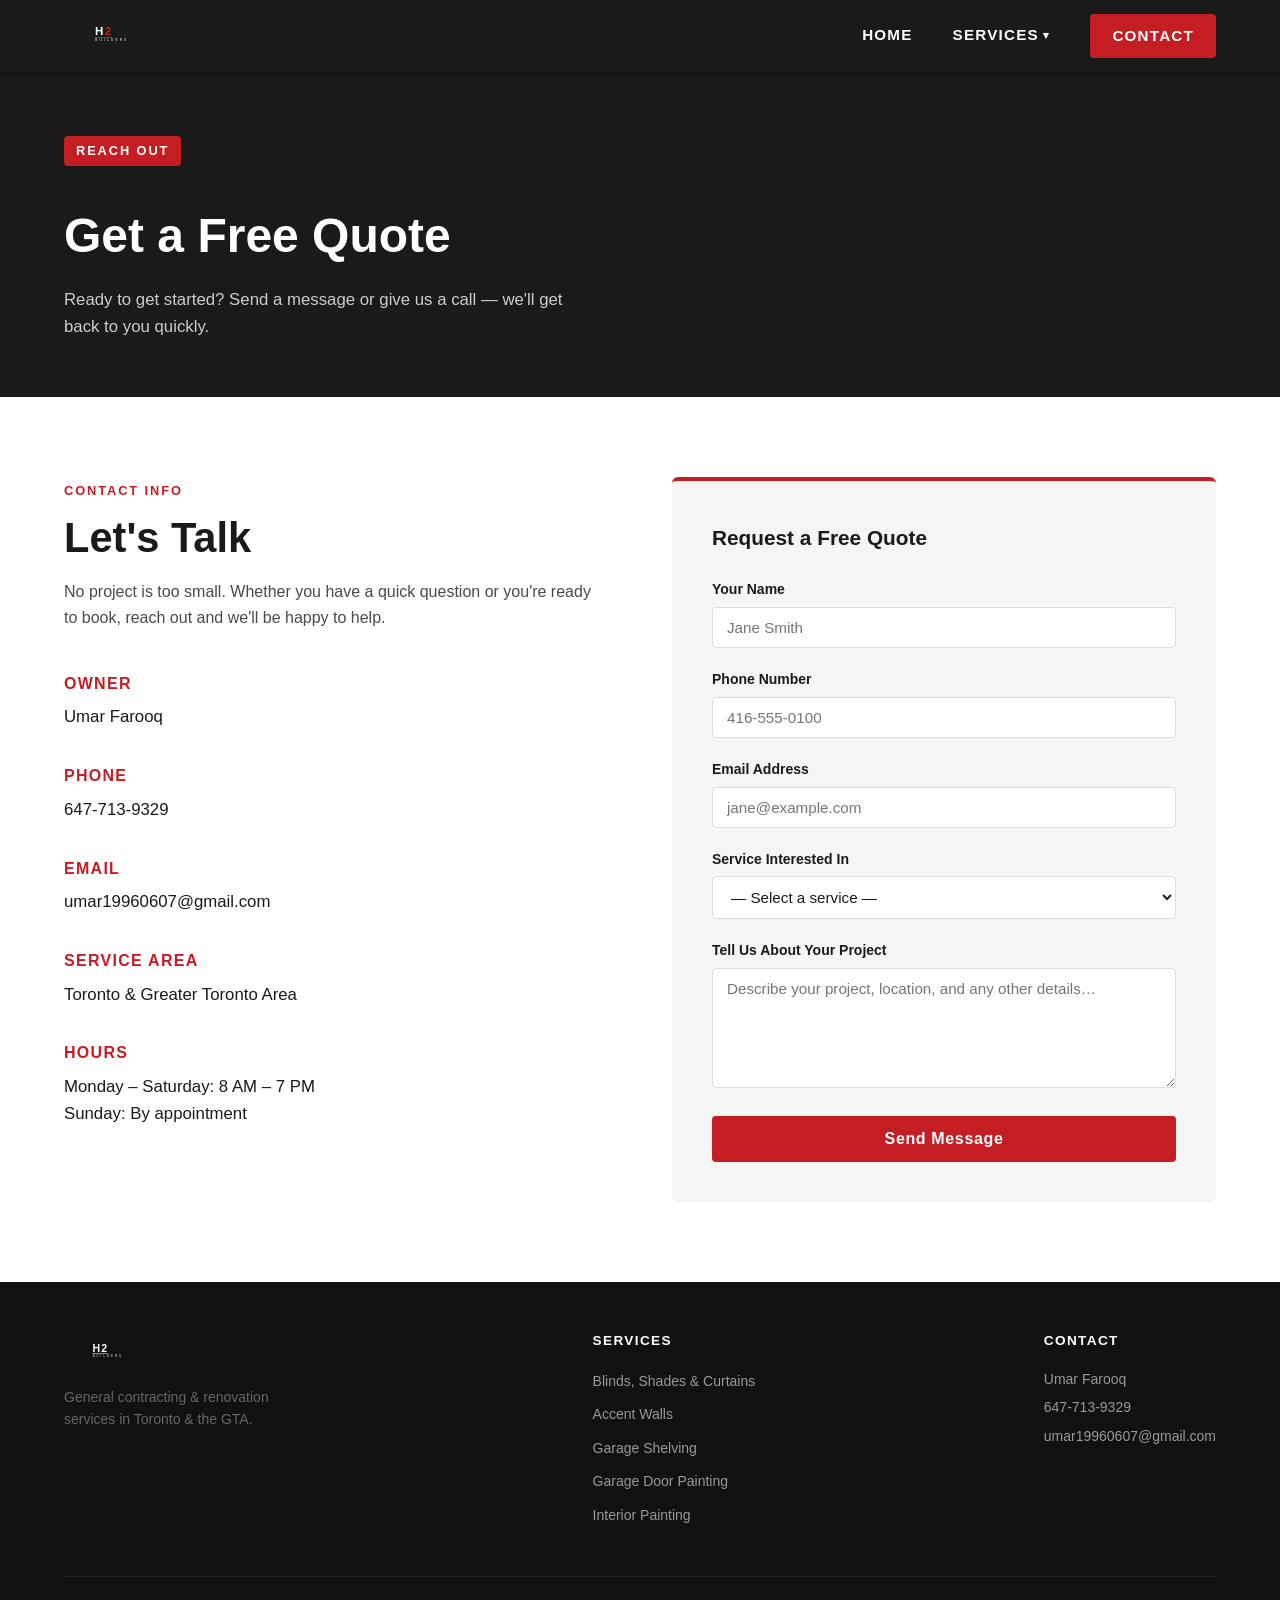
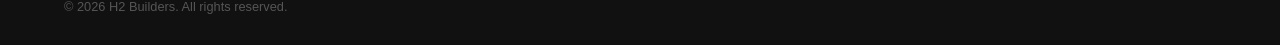
==== contact.html @ ab8a8c5b "first" ====
<!DOCTYPE html>
<html lang="en">
<head>
  <meta charset="UTF-8" />
  <meta name="viewport" content="width=device-width, initial-scale=1.0" />
  <title>Contact — H2 Builders</title>
  <meta name="description" content="Get in touch with H2 Builders for a free quote on your next home renovation project." />
  <link rel="stylesheet" href="assets/styles.css" />
</head>
<body>

  <!-- Nav -->
  <nav>
    <a href="index.html">
      <img class="nav-logo" src="assets/logo-white.svg" alt="H2 Builders" />
    </a>
    <ul class="nav-links">
      <li><a href="index.html">Home</a></li>
      <li class="nav-dropdown">
        <a href="services.html">Services</a>
        <ul class="nav-dropdown-menu">
          <li><a href="services/blinds.html">Blinds, Shades &amp; Curtains</a></li>
          <li><a href="services/accent-walls.html">Accent Walls, Trim &amp; Moulding</a></li>
          <li><a href="services/garage.html">Garage Work</a></li>
          <li><a href="services/renovations.html">Home Renovations</a></li>
          <li><a href="services/handyman.html">Handyman</a></li>
        </ul>
      </li>
      <li><a href="contact.html" class="nav-cta">Contact</a></li>
    </ul>
  </nav>

  <!-- Page header -->
  <div style="background:var(--dark); color:var(--white); padding:64px 5% 56px;">
    <span class="hero-eyebrow">Reach Out</span>
    <h1 style="font-size:clamp(2rem,4vw,3rem); font-weight:700; margin-top:.75rem;">Get a Free Quote</h1>
    <p style="color:#ccc; margin-top:.75rem; max-width:520px; font-size:1.05rem;">
      Ready to get started? Send a message or give us a call — we'll get back to you quickly.
    </p>
  </div>

  <!-- Contact content -->
  <section>
    <div class="contact-section">

      <!-- Left: contact info -->
      <div>
        <span class="section-label">Contact Info</span>
        <h2 class="section-title">Let's Talk</h2>
        <p style="color:var(--gray); margin-bottom:2.5rem;">
          No project is too small. Whether you have a quick question or you're ready to book, reach out and we'll be happy to help.
        </p>

        <div class="contact-info-block">
          <h3>Owner</h3>
          <p>Umar Farooq</p>
        </div>

        <div class="contact-info-block">
          <h3>Phone</h3>
          <a href="tel:6477139329">647-713-9329</a>
        </div>

        <div class="contact-info-block">
          <h3>Email</h3>
          <a href="mailto:umar19960607@gmail.com">umar19960607@gmail.com</a>
        </div>

        <div class="contact-info-block">
          <h3>Service Area</h3>
          <p>Toronto &amp; Greater Toronto Area</p>
        </div>

        <div class="contact-info-block">
          <h3>Hours</h3>
          <p>Monday – Saturday: 8 AM – 7 PM<br />Sunday: By appointment</p>
        </div>
      </div>

      <!-- Right: quote form -->
      <div class="contact-card">
        <h3>Request a Free Quote</h3>
        <form action="mailto:umar19960607@gmail.com" method="post" enctype="text/plain">
          <div class="form-group">
            <label for="name">Your Name</label>
            <input type="text" id="name" name="name" placeholder="Jane Smith" required />
          </div>
          <div class="form-group">
            <label for="phone">Phone Number</label>
            <input type="tel" id="phone" name="phone" placeholder="416-555-0100" />
          </div>
          <div class="form-group">
            <label for="email">Email Address</label>
            <input type="email" id="email" name="email" placeholder="jane@example.com" required />
          </div>
          <div class="form-group">
            <label for="service">Service Interested In</label>
            <select id="service" name="service">
              <option value="">— Select a service —</option>
              <option>Blinds, Shades &amp; Curtains</option>
              <option>Accent Wall</option>
              <option>Garage Shelving</option>
              <option>Garage Door Painting</option>
              <option>Interior Painting</option>
              <option>General Contracting</option>
              <option>Other / Not Sure</option>
            </select>
          </div>
          <div class="form-group">
            <label for="message">Tell Us About Your Project</label>
            <textarea id="message" name="message" placeholder="Describe your project, location, and any other details…"></textarea>
          </div>
          <button type="submit" class="btn btn-red" style="width:100%; border:none; cursor:pointer;">
            Send Message
          </button>
        </form>
      </div>

    </div>
  </section>

  <!-- Footer -->
  <footer>
    <div class="footer-inner">
      <div>
        <img class="footer-logo" src="assets/logo.svg" alt="H2 Builders" />
        <p class="footer-tagline">General contracting &amp; renovation services in Toronto &amp; the GTA.</p>
      </div>
      <div class="footer-col">
        <h4>Services</h4>
        <ul>
          <li><a href="services.html">Blinds, Shades &amp; Curtains</a></li>
          <li><a href="services.html">Accent Walls</a></li>
          <li><a href="services.html">Garage Shelving</a></li>
          <li><a href="services.html">Garage Door Painting</a></li>
          <li><a href="services.html">Interior Painting</a></li>
        </ul>
      </div>
      <div class="footer-col">
        <h4>Contact</h4>
        <p>Umar Farooq</p>
        <p><a href="tel:6477139329">647-713-9329</a></p>
        <p><a href="mailto:umar19960607@gmail.com">umar19960607@gmail.com</a></p>
      </div>
    </div>
    <hr class="footer-divider" />
    <div class="footer-bottom">
      <p>&copy; 2026 H2 Builders. All rights reserved.</p>
    </div>
  </footer>

</body>
</html>
---- assets/styles.css ----
/* ── Variables ─────────────────────────────────────────── */
:root {
  --red:    #C41E24;
  --dark:   #1A1A1A;
  --gray:   #4A4A4A;
  --light:  #F5F5F5;
  --white:  #FFFFFF;
  --font:   Arial, Helvetica, sans-serif;
  --radius: 4px;
}

/* ── Reset ─────────────────────────────────────────────── */
*, *::before, *::after { box-sizing: border-box; margin: 0; padding: 0; }
html { scroll-behavior: smooth; }
body { font-family: var(--font); color: var(--dark); background: var(--white); line-height: 1.6; }
a { color: inherit; text-decoration: none; }
img, svg { display: block; }
ul { list-style: none; }

/* ── Nav ───────────────────────────────────────────────── */
nav {
  position: sticky;
  top: 0;
  z-index: 100;
  background: var(--dark);
  display: flex;
  align-items: center;
  justify-content: space-between;
  padding: 0 5%;
  height: 72px;
  box-shadow: 0 2px 8px rgba(0,0,0,.4);
}

.nav-logo {
  height: 48px;
  width: auto;
}

.nav-links {
  display: flex;
  gap: 2.5rem;
  height: 100%;
}

.nav-links > li {
  display: flex;
  align-items: center;
  height: 100%;
}

.nav-links a {
  color: var(--white);
  font-size: .95rem;
  font-weight: 600;
  letter-spacing: .08em;
  text-transform: uppercase;
  padding: 4px 0;
  border-bottom: 2px solid transparent;
  transition: border-color .2s, color .2s;
}

.nav-links a:hover,
.nav-links a.active {
  color: var(--red);
  border-bottom-color: var(--red);
}

.nav-cta {
  background: var(--red);
  color: var(--white) !important;
  padding: 10px 22px !important;
  border-radius: var(--radius);
  border-bottom: none !important;
  transition: opacity .2s !important;
}
.nav-cta:hover { opacity: .85; }

/* ── Nav dropdown ───────────────────────────────────────── */
.nav-dropdown { position: relative; }

.nav-dropdown > a::after { content: ' ▾'; font-size: .7rem; vertical-align: middle; }

.nav-dropdown-menu {
  display: none;
  position: absolute;
  top: 100%;
  left: 50%;
  transform: translateX(-50%);
  background: var(--white);
  border-radius: var(--radius);
  box-shadow: 0 6px 24px rgba(0,0,0,.18);
  min-width: 230px;
  z-index: 200;
  list-style: none;
  padding: .4rem 0;
}

.nav-dropdown:hover .nav-dropdown-menu { display: block; }

.nav-dropdown-menu li a {
  display: block;
  padding: 10px 18px;
  color: var(--dark);
  font-size: .875rem;
  font-weight: 600;
  letter-spacing: .04em;
  text-transform: none;
  border-bottom: none;
  white-space: nowrap;
  transition: background .15s, color .15s;
}
.nav-dropdown-menu li a:hover {
  background: var(--light);
  color: var(--red);
}

/* ── Hero ──────────────────────────────────────────────── */
.hero {
  background: var(--dark);
  color: var(--white);
  padding: 110px 5% 100px;
  display: flex;
  align-items: center;
  gap: 4rem;
  min-height: 520px;
}

.hero-text { flex: 1; max-width: 620px; }

.hero-eyebrow {
  display: inline-block;
  background: var(--red);
  color: var(--white);
  font-size: .8rem;
  font-weight: 700;
  letter-spacing: .15em;
  text-transform: uppercase;
  padding: 5px 12px;
  border-radius: var(--radius);
  margin-bottom: 1.25rem;
}

.hero h1 {
  font-size: clamp(2.2rem, 5vw, 3.4rem);
  font-weight: 700;
  line-height: 1.15;
  margin-bottom: 1.25rem;
}

.hero h1 span { color: var(--red); }

.hero p {
  font-size: 1.1rem;
  color: #ccc;
  margin-bottom: 2rem;
  max-width: 480px;
}

.btn {
  display: inline-block;
  padding: 14px 32px;
  border-radius: var(--radius);
  font-size: 1rem;
  font-weight: 700;
  letter-spacing: .04em;
  cursor: pointer;
  transition: opacity .2s, transform .15s;
}
.btn:hover { opacity: .88; transform: translateY(-1px); }

.btn-red   { background: var(--red);   color: var(--white); }
.btn-white { background: var(--white); color: var(--dark);  }

.hero-badge {
  flex-shrink: 0;
  background: #2a2a2a;
  border: 2px solid #333;
  border-radius: 8px;
  padding: 2rem 2.5rem;
  text-align: center;
}
.hero-badge .big { font-size: 2.8rem; font-weight: 700; color: var(--red); line-height: 1; }
.hero-badge .sub { font-size: .85rem; color: #aaa; letter-spacing: .06em; margin-top: .4rem; }

/* ── Section shared ────────────────────────────────────── */
section { padding: 80px 5%; }

.section-label {
  display: inline-block;
  color: var(--red);
  font-size: .8rem;
  font-weight: 700;
  letter-spacing: .15em;
  text-transform: uppercase;
  margin-bottom: .75rem;
}

.section-title {
  font-size: clamp(1.8rem, 3.5vw, 2.6rem);
  font-weight: 700;
  line-height: 1.2;
  margin-bottom: 1rem;
}

.section-sub {
  font-size: 1.05rem;
  color: var(--gray);
  max-width: 560px;
  margin-bottom: 3rem;
}

/* ── Services grid ─────────────────────────────────────── */
.services-grid {
  display: grid;
  grid-template-columns: repeat(auto-fill, minmax(240px, 1fr));
  gap: 1.5rem;
}

.service-card {
  background: var(--light);
  border-radius: 6px;
  padding: 2rem 1.75rem;
  border-top: 3px solid var(--red);
  transition: transform .2s, box-shadow .2s;
}
.service-card:hover { transform: translateY(-4px); box-shadow: 0 8px 24px rgba(0,0,0,.1); }

.service-icon { font-size: 2rem; margin-bottom: 1rem; }
.service-card h3 { font-size: 1.1rem; font-weight: 700; margin-bottom: .5rem; }
.service-card p  { font-size: .9rem; color: var(--gray); }

/* ── Category cards (hub + home page) ──────────────────── */
.category-grid {
  display: grid;
  grid-template-columns: repeat(auto-fill, minmax(220px, 1fr));
  gap: 1.5rem;
}

.category-card {
  background: var(--light);
  border-radius: 6px;
  padding: 2rem 1.75rem;
  border-top: 3px solid var(--red);
  display: flex;
  flex-direction: column;
  text-decoration: none;
  color: inherit;
  transition: transform .2s, box-shadow .2s;
}
.category-card:hover { transform: translateY(-4px); box-shadow: 0 8px 24px rgba(0,0,0,.1); }
.category-card .cat-icon { font-size: 2rem; margin-bottom: 1rem; }
.category-card h3 { font-size: 1.05rem; font-weight: 700; margin-bottom: .5rem; }
.category-card p  { font-size: .875rem; color: var(--gray); flex: 1; margin-bottom: 1.25rem; }
.category-card .cat-link {
  font-size: .875rem;
  font-weight: 700;
  color: var(--red);
}
.category-card .cat-link::after { content: ' →'; }

/* ── Service sub-page ───────────────────────────────────── */
.breadcrumb {
  padding: 14px 5%;
  background: var(--light);
  font-size: .85rem;
  color: var(--gray);
  border-bottom: 1px solid #e0e0e0;
}
.breadcrumb a { color: var(--gray); }
.breadcrumb a:hover { color: var(--red); }
.breadcrumb span { margin: 0 .4rem; }

.service-page-grid {
  display: grid;
  grid-template-columns: 1fr 1fr;
  gap: 4rem;
  align-items: start;
}

.service-page-grid .includes-list {
  background: var(--light);
  border-radius: 6px;
  padding: 2rem;
  border-top: 4px solid var(--red);
}
.service-page-grid .includes-list h3 {
  font-size: 1rem;
  font-weight: 700;
  letter-spacing: .08em;
  text-transform: uppercase;
  margin-bottom: 1.25rem;
  color: var(--dark);
}
.service-page-grid .includes-list ul { padding-left: 1rem; }
.service-page-grid .includes-list ul li {
  list-style: disc;
  font-size: .95rem;
  color: var(--gray);
  margin-bottom: .6rem;
}

@media (max-width: 640px) {
  .service-page-grid { grid-template-columns: 1fr; gap: 2rem; }
}

/* ── Why us strip ──────────────────────────────────────── */
.why-strip {
  background: var(--dark);
  color: var(--white);
}

.why-grid {
  display: grid;
  grid-template-columns: repeat(auto-fill, minmax(200px, 1fr));
  gap: 2rem;
  margin-top: 2.5rem;
}

.why-item { text-align: center; }
.why-item .icon { font-size: 2.2rem; margin-bottom: .75rem; }
.why-item h3 { font-size: 1rem; font-weight: 700; margin-bottom: .4rem; }
.why-item p  { font-size: .875rem; color: #aaa; }

/* ── CTA banner ────────────────────────────────────────── */
.cta-banner {
  background: var(--red);
  color: var(--white);
  text-align: center;
  padding: 72px 5%;
}
.cta-banner h2 { font-size: clamp(1.6rem, 3vw, 2.4rem); font-weight: 700; margin-bottom: .75rem; }
.cta-banner p  { font-size: 1.05rem; margin-bottom: 2rem; opacity: .9; }

/* ── Contact page ──────────────────────────────────────── */
.contact-section {
  display: grid;
  grid-template-columns: 1fr 1fr;
  gap: 4rem;
  align-items: start;
}

.contact-info-block { margin-bottom: 2rem; }
.contact-info-block h3 { font-size: 1rem; font-weight: 700; color: var(--red); letter-spacing: .08em; text-transform: uppercase; margin-bottom: .5rem; }
.contact-info-block p, .contact-info-block a {
  font-size: 1.05rem;
  color: var(--dark);
}
.contact-info-block a:hover { color: var(--red); }

.contact-card {
  background: var(--light);
  border-radius: 6px;
  padding: 2.5rem;
  border-top: 4px solid var(--red);
}
.contact-card h3 { font-size: 1.3rem; font-weight: 700; margin-bottom: 1.5rem; }

.form-group { margin-bottom: 1.25rem; }
.form-group label { display: block; font-size: .875rem; font-weight: 700; margin-bottom: .4rem; }
.form-group input,
.form-group textarea,
.form-group select {
  width: 100%;
  padding: 11px 14px;
  border: 1.5px solid #ddd;
  border-radius: var(--radius);
  font-family: var(--font);
  font-size: .95rem;
  color: var(--dark);
  background: var(--white);
  transition: border-color .2s;
}
.form-group input:focus,
.form-group textarea:focus,
.form-group select:focus { outline: none; border-color: var(--red); }
.form-group textarea { resize: vertical; min-height: 120px; }

/* ── Services page detail ──────────────────────────────── */
.services-detail {
  display: grid;
  grid-template-columns: repeat(auto-fill, minmax(280px, 1fr));
  gap: 2rem;
}

.service-detail-card {
  border: 1.5px solid #e0e0e0;
  border-radius: 6px;
  overflow: hidden;
  transition: box-shadow .2s;
}
.service-detail-card:hover { box-shadow: 0 6px 20px rgba(0,0,0,.1); }
.service-detail-card .card-header {
  background: var(--dark);
  color: var(--white);
  padding: 1.25rem 1.5rem;
  display: flex;
  align-items: center;
  gap: .75rem;
}
.service-detail-card .card-header span { font-size: 1.5rem; }
.service-detail-card .card-header h3 { font-size: 1.05rem; font-weight: 700; }
.service-detail-card .card-body { padding: 1.5rem; }
.service-detail-card .card-body p { font-size: .9rem; color: var(--gray); margin-bottom: 1rem; }
.service-detail-card .card-body ul { padding-left: 1rem; }
.service-detail-card .card-body ul li {
  font-size: .875rem;
  color: var(--gray);
  margin-bottom: .35rem;
  list-style: disc;
}

/* ── Footer ────────────────────────────────────────────── */
footer {
  background: #111;
  color: #999;
  padding: 48px 5% 28px;
}

.footer-inner {
  display: flex;
  justify-content: space-between;
  align-items: flex-start;
  gap: 2rem;
  flex-wrap: wrap;
  margin-bottom: 2.5rem;
}

.footer-logo { height: 44px; width: auto; filter: brightness(0) invert(1); margin-bottom: .75rem; }
.footer-tagline { font-size: .875rem; color: #666; max-width: 240px; }

.footer-col h4 { color: var(--white); font-size: .85rem; font-weight: 700; letter-spacing: .1em; text-transform: uppercase; margin-bottom: 1rem; }
.footer-col ul li { margin-bottom: .5rem; }
.footer-col ul li a { font-size: .875rem; color: #999; transition: color .2s; }
.footer-col ul li a:hover { color: var(--red); }
.footer-col p { font-size: .875rem; color: #999; margin-bottom: .4rem; }

.footer-divider { border: none; border-top: 1px solid #222; margin-bottom: 1.25rem; }
.footer-bottom { display: flex; justify-content: space-between; align-items: center; flex-wrap: wrap; gap: .5rem; }
.footer-bottom p { font-size: .8rem; color: #555; }

/* ── Responsive ────────────────────────────────────────── */
@media (max-width: 768px) {
  .hero { flex-direction: column; padding: 64px 5% 56px; gap: 2.5rem; }
  .hero-badge { width: 100%; }
  .contact-section { grid-template-columns: 1fr; }
  .nav-links { gap: 1.25rem; }
  .footer-inner { flex-direction: column; }
}

@media (max-width: 520px) {
  nav { padding: 0 4%; }
  .nav-links { display: none; }
}

/* ── Photo gallery ──────────────────────────────────────── */
.gallery-section { padding: 0 5% 80px; }

.gallery-grid {
  display: grid;
  grid-template-columns: repeat(auto-fill, minmax(280px, 1fr));
  gap: .75rem;
  margin-top: 1.5rem;
}

.gallery-grid img {
  width: 100%;
  height: 300px;
  object-fit: cover;
  border-radius: 6px;
  display: block;
  transition: opacity .2s;
}
.gallery-grid img:hover { opacity: .88; }
.gallery-grid .wide { grid-column: span 2; }

@media (max-width: 640px) {
  .gallery-grid .wide { grid-column: span 1; }
}
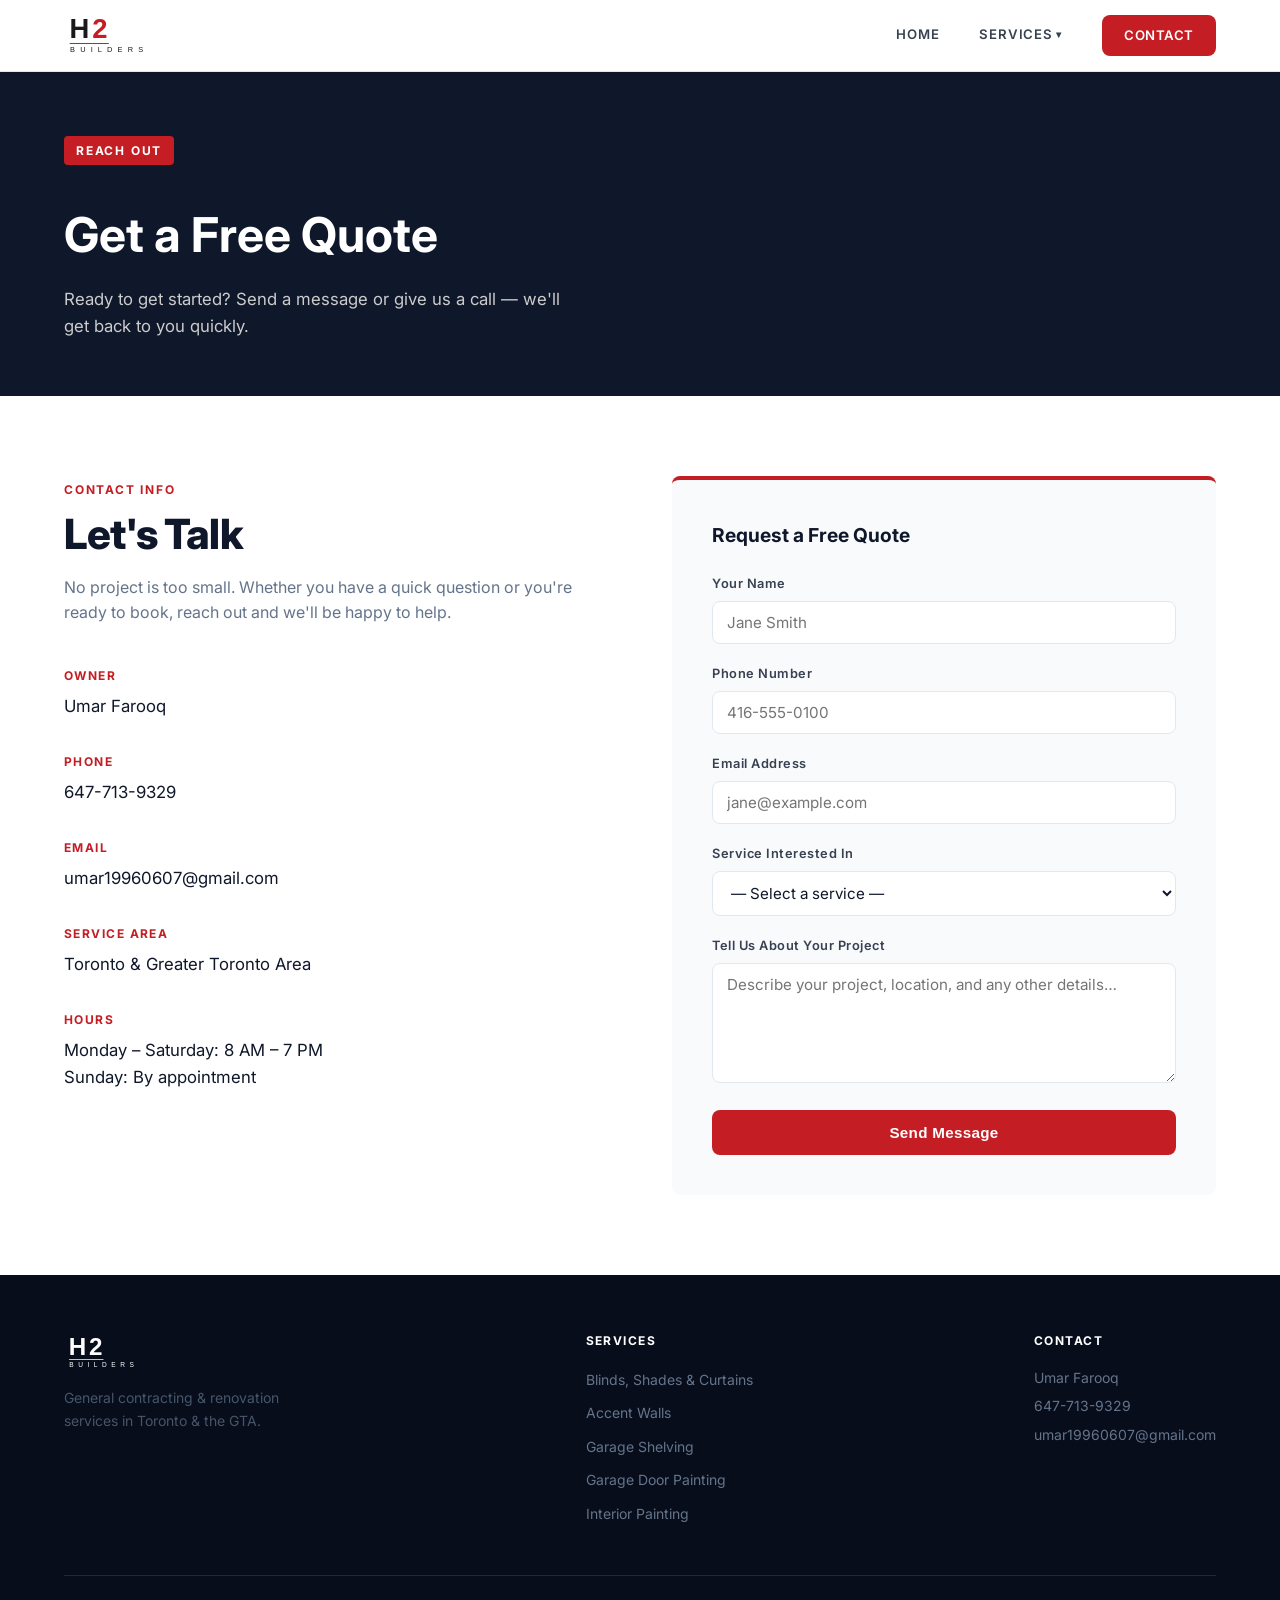
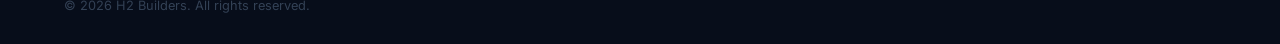
==== commit e8d13d68: "changes" ====
--- a/contact.html
+++ b/contact.html
@@ -12,7 +12,7 @@
   <!-- Nav -->
   <nav>
     <a href="index.html">
-      <img class="nav-logo" src="assets/logo-white.svg" alt="H2 Builders" />
+      <img class="nav-logo" src="assets/logo.svg" alt="H2 Builders" />
     </a>
     <ul class="nav-links">
       <li><a href="index.html">Home</a></li>
--- a/assets/styles.css
+++ b/assets/styles.css
@@ -1,18 +1,27 @@
+@import url('https://fonts.googleapis.com/css2?family=Inter:wght@400;500;600;700;800&display=swap');
+
 /* ── Variables ─────────────────────────────────────────── */
 :root {
   --red:    #C41E24;
-  --dark:   #1A1A1A;
-  --gray:   #4A4A4A;
-  --light:  #F5F5F5;
+  --dark:   #0F172A;
+  --gray:   #64748B;
+  --light:  #F8FAFC;
   --white:  #FFFFFF;
-  --font:   Arial, Helvetica, sans-serif;
-  --radius: 4px;
+  --border: #E2E8F0;
+  --font:   'Inter', -apple-system, BlinkMacSystemFont, 'Segoe UI', sans-serif;
+  --radius: 8px;
 }
 
 /* ── Reset ─────────────────────────────────────────────── */
 *, *::before, *::after { box-sizing: border-box; margin: 0; padding: 0; }
 html { scroll-behavior: smooth; }
-body { font-family: var(--font); color: var(--dark); background: var(--white); line-height: 1.6; }
+body {
+  font-family: var(--font);
+  color: var(--dark);
+  background: var(--white);
+  line-height: 1.6;
+  -webkit-font-smoothing: antialiased;
+}
 a { color: inherit; text-decoration: none; }
 img, svg { display: block; }
 ul { list-style: none; }
@@ -22,17 +31,18 @@
   position: sticky;
   top: 0;
   z-index: 100;
-  background: var(--dark);
+  background: var(--white);
   display: flex;
   align-items: center;
   justify-content: space-between;
   padding: 0 5%;
   height: 72px;
-  box-shadow: 0 2px 8px rgba(0,0,0,.4);
+  border-bottom: 1px solid var(--border);
+  box-shadow: 0 1px 4px rgba(0,0,0,.06);
 }
 
 .nav-logo {
-  height: 48px;
+  height: 50px;
   width: auto;
 }
 
@@ -40,6 +50,7 @@
   display: flex;
   gap: 2.5rem;
   height: 100%;
+  align-items: center;
 }
 
 .nav-links > li {
@@ -49,10 +60,10 @@
 }
 
 .nav-links a {
-  color: var(--white);
-  font-size: .95rem;
+  color: #374151;
+  font-size: .825rem;
   font-weight: 600;
-  letter-spacing: .08em;
+  letter-spacing: .06em;
   text-transform: uppercase;
   padding: 4px 0;
   border-bottom: 2px solid transparent;
@@ -66,30 +77,32 @@
 }
 
 .nav-cta {
-  background: var(--red);
+  background: var(--red) !important;
   color: var(--white) !important;
   padding: 10px 22px !important;
-  border-radius: var(--radius);
+  border-radius: var(--radius) !important;
   border-bottom: none !important;
-  transition: opacity .2s !important;
-}
-.nav-cta:hover { opacity: .85; }
+  transition: background .2s !important;
+  letter-spacing: .04em !important;
+}
+.nav-cta:hover { background: #a8181d !important; opacity: 1 !important; }
 
 /* ── Nav dropdown ───────────────────────────────────────── */
 .nav-dropdown { position: relative; }
 
-.nav-dropdown > a::after { content: ' ▾'; font-size: .7rem; vertical-align: middle; }
+.nav-dropdown > a::after { content: ' ▾'; font-size: .65rem; vertical-align: middle; }
 
 .nav-dropdown-menu {
   display: none;
   position: absolute;
-  top: 100%;
+  top: calc(100% + 1px);
   left: 50%;
   transform: translateX(-50%);
   background: var(--white);
   border-radius: var(--radius);
-  box-shadow: 0 6px 24px rgba(0,0,0,.18);
-  min-width: 230px;
+  box-shadow: 0 8px 28px rgba(0,0,0,.12);
+  border: 1px solid var(--border);
+  min-width: 240px;
   z-index: 200;
   list-style: none;
   padding: .4rem 0;
@@ -100,10 +113,10 @@
 .nav-dropdown-menu li a {
   display: block;
   padding: 10px 18px;
-  color: var(--dark);
-  font-size: .875rem;
+  color: #374151;
+  font-size: .825rem;
   font-weight: 600;
-  letter-spacing: .04em;
+  letter-spacing: .03em;
   text-transform: none;
   border-bottom: none;
   white-space: nowrap;
@@ -116,7 +129,7 @@
 
 /* ── Hero ──────────────────────────────────────────────── */
 .hero {
-  background: var(--dark);
+  background: linear-gradient(140deg, #0F172A 0%, #1a2744 60%, #162036 100%);
   color: var(--white);
   padding: 110px 5% 100px;
   display: flex;
@@ -131,19 +144,20 @@
   display: inline-block;
   background: var(--red);
   color: var(--white);
-  font-size: .8rem;
+  font-size: .75rem;
   font-weight: 700;
   letter-spacing: .15em;
   text-transform: uppercase;
   padding: 5px 12px;
-  border-radius: var(--radius);
+  border-radius: 4px;
   margin-bottom: 1.25rem;
 }
 
 .hero h1 {
-  font-size: clamp(2.2rem, 5vw, 3.4rem);
-  font-weight: 700;
-  line-height: 1.15;
+  font-size: clamp(2.4rem, 5vw, 3.6rem);
+  font-weight: 800;
+  line-height: 1.1;
+  letter-spacing: -.02em;
   margin-bottom: 1.25rem;
 }
 
@@ -151,36 +165,61 @@
 
 .hero p {
   font-size: 1.1rem;
-  color: #ccc;
+  color: #94A3B8;
   margin-bottom: 2rem;
   max-width: 480px;
+  line-height: 1.7;
+}
+
+.hero-cta-row {
+  display: flex;
+  gap: 1rem;
+  flex-wrap: wrap;
+  margin-bottom: 2rem;
+}
+
+.hero-trust {
+  display: flex;
+  gap: 1.5rem;
+  flex-wrap: wrap;
+}
+
+.hero-trust span {
+  font-size: .8rem;
+  color: #64748B;
+  font-weight: 500;
+}
+
+.hero-trust span::before {
+  content: '✓ ';
+  color: #4ADE80;
+  font-weight: 700;
 }
 
 .btn {
   display: inline-block;
-  padding: 14px 32px;
-  border-radius: var(--radius);
-  font-size: 1rem;
-  font-weight: 700;
-  letter-spacing: .04em;
+  padding: 14px 30px;
+  border-radius: var(--radius);
+  font-size: .95rem;
+  font-weight: 700;
+  letter-spacing: .02em;
   cursor: pointer;
   transition: opacity .2s, transform .15s;
 }
 .btn:hover { opacity: .88; transform: translateY(-1px); }
 
-.btn-red   { background: var(--red);   color: var(--white); }
-.btn-white { background: var(--white); color: var(--dark);  }
-
-.hero-badge {
-  flex-shrink: 0;
-  background: #2a2a2a;
-  border: 2px solid #333;
-  border-radius: 8px;
-  padding: 2rem 2.5rem;
-  text-align: center;
-}
-.hero-badge .big { font-size: 2.8rem; font-weight: 700; color: var(--red); line-height: 1; }
-.hero-badge .sub { font-size: .85rem; color: #aaa; letter-spacing: .06em; margin-top: .4rem; }
+.btn-red     { background: var(--red);   color: var(--white); }
+.btn-white   { background: var(--white); color: var(--dark);  }
+.btn-outline {
+  background: transparent;
+  color: var(--white);
+  border: 1.5px solid rgba(255,255,255,.35);
+}
+.btn-outline:hover {
+  border-color: rgba(255,255,255,.65);
+  background: rgba(255,255,255,.06);
+  opacity: 1;
+}
 
 /* ── Section shared ────────────────────────────────────── */
 section { padding: 80px 5%; }
@@ -188,7 +227,7 @@
 .section-label {
   display: inline-block;
   color: var(--red);
-  font-size: .8rem;
+  font-size: .75rem;
   font-weight: 700;
   letter-spacing: .15em;
   text-transform: uppercase;
@@ -197,13 +236,14 @@
 
 .section-title {
   font-size: clamp(1.8rem, 3.5vw, 2.6rem);
-  font-weight: 700;
-  line-height: 1.2;
+  font-weight: 800;
+  line-height: 1.15;
+  letter-spacing: -.02em;
   margin-bottom: 1rem;
 }
 
 .section-sub {
-  font-size: 1.05rem;
+  font-size: 1rem;
   color: var(--gray);
   max-width: 560px;
   margin-bottom: 3rem;
@@ -218,15 +258,15 @@
 
 .service-card {
   background: var(--light);
-  border-radius: 6px;
+  border-radius: var(--radius);
   padding: 2rem 1.75rem;
   border-top: 3px solid var(--red);
   transition: transform .2s, box-shadow .2s;
 }
-.service-card:hover { transform: translateY(-4px); box-shadow: 0 8px 24px rgba(0,0,0,.1); }
+.service-card:hover { transform: translateY(-4px); box-shadow: 0 12px 28px rgba(0,0,0,.08); }
 
 .service-icon { font-size: 2rem; margin-bottom: 1rem; }
-.service-card h3 { font-size: 1.1rem; font-weight: 700; margin-bottom: .5rem; }
+.service-card h3 { font-size: 1.05rem; font-weight: 700; margin-bottom: .5rem; }
 .service-card p  { font-size: .9rem; color: var(--gray); }
 
 /* ── Category cards (hub + home page) ──────────────────── */
@@ -237,22 +277,41 @@
 }
 
 .category-card {
-  background: var(--light);
-  border-radius: 6px;
+  background: var(--white);
+  border-radius: var(--radius);
   padding: 2rem 1.75rem;
+  border: 1.5px solid var(--border);
   border-top: 3px solid var(--red);
   display: flex;
   flex-direction: column;
   text-decoration: none;
   color: inherit;
-  transition: transform .2s, box-shadow .2s;
-}
-.category-card:hover { transform: translateY(-4px); box-shadow: 0 8px 24px rgba(0,0,0,.1); }
-.category-card .cat-icon { font-size: 2rem; margin-bottom: 1rem; }
-.category-card h3 { font-size: 1.05rem; font-weight: 700; margin-bottom: .5rem; }
-.category-card p  { font-size: .875rem; color: var(--gray); flex: 1; margin-bottom: 1.25rem; }
+  transition: transform .2s, box-shadow .2s, border-color .2s;
+}
+.category-card:hover {
+  transform: translateY(-4px);
+  box-shadow: 0 12px 28px rgba(0,0,0,.08);
+  border-color: transparent;
+  border-top-color: var(--red);
+}
+
+.category-card .cat-icon {
+  font-size: 1.5rem;
+  background: #FEF2F2;
+  border-radius: 10px;
+  width: 48px;
+  height: 48px;
+  display: flex;
+  align-items: center;
+  justify-content: center;
+  margin-bottom: 1.25rem;
+  flex-shrink: 0;
+}
+
+.category-card h3 { font-size: 1rem; font-weight: 700; margin-bottom: .5rem; }
+.category-card p  { font-size: .875rem; color: var(--gray); flex: 1; margin-bottom: 1.25rem; line-height: 1.6; }
 .category-card .cat-link {
-  font-size: .875rem;
+  font-size: .825rem;
   font-weight: 700;
   color: var(--red);
 }
@@ -264,7 +323,7 @@
   background: var(--light);
   font-size: .85rem;
   color: var(--gray);
-  border-bottom: 1px solid #e0e0e0;
+  border-bottom: 1px solid var(--border);
 }
 .breadcrumb a { color: var(--gray); }
 .breadcrumb a:hover { color: var(--red); }
@@ -279,14 +338,14 @@
 
 .service-page-grid .includes-list {
   background: var(--light);
-  border-radius: 6px;
+  border-radius: var(--radius);
   padding: 2rem;
   border-top: 4px solid var(--red);
 }
 .service-page-grid .includes-list h3 {
-  font-size: 1rem;
-  font-weight: 700;
-  letter-spacing: .08em;
+  font-size: .8rem;
+  font-weight: 700;
+  letter-spacing: .1em;
   text-transform: uppercase;
   margin-bottom: 1.25rem;
   color: var(--dark);
@@ -309,6 +368,19 @@
   color: var(--white);
 }
 
+.why-strip .section-label {
+  color: #F87171;
+  background: rgba(196,30,36,.2);
+  padding: 4px 10px;
+  border-radius: 4px;
+  border: 1px solid rgba(196,30,36,.3);
+}
+
+.why-strip .section-title {
+  color: var(--white);
+  margin-top: 1rem;
+}
+
 .why-grid {
   display: grid;
   grid-template-columns: repeat(auto-fill, minmax(200px, 1fr));
@@ -317,9 +389,19 @@
 }
 
 .why-item { text-align: center; }
-.why-item .icon { font-size: 2.2rem; margin-bottom: .75rem; }
-.why-item h3 { font-size: 1rem; font-weight: 700; margin-bottom: .4rem; }
-.why-item p  { font-size: .875rem; color: #aaa; }
+.why-item .icon {
+  font-size: 1.4rem;
+  background: rgba(255,255,255,.08);
+  border-radius: 12px;
+  width: 54px;
+  height: 54px;
+  display: flex;
+  align-items: center;
+  justify-content: center;
+  margin: 0 auto .75rem;
+}
+.why-item h3 { font-size: .95rem; font-weight: 700; margin-bottom: .4rem; }
+.why-item p  { font-size: .875rem; color: #94A3B8; }
 
 /* ── CTA banner ────────────────────────────────────────── */
 .cta-banner {
@@ -328,7 +410,7 @@
   text-align: center;
   padding: 72px 5%;
 }
-.cta-banner h2 { font-size: clamp(1.6rem, 3vw, 2.4rem); font-weight: 700; margin-bottom: .75rem; }
+.cta-banner h2 { font-size: clamp(1.6rem, 3vw, 2.4rem); font-weight: 800; letter-spacing: -.02em; margin-bottom: .75rem; }
 .cta-banner p  { font-size: 1.05rem; margin-bottom: 2rem; opacity: .9; }
 
 /* ── Contact page ──────────────────────────────────────── */
@@ -340,7 +422,14 @@
 }
 
 .contact-info-block { margin-bottom: 2rem; }
-.contact-info-block h3 { font-size: 1rem; font-weight: 700; color: var(--red); letter-spacing: .08em; text-transform: uppercase; margin-bottom: .5rem; }
+.contact-info-block h3 {
+  font-size: .75rem;
+  font-weight: 700;
+  color: var(--red);
+  letter-spacing: .12em;
+  text-transform: uppercase;
+  margin-bottom: .5rem;
+}
 .contact-info-block p, .contact-info-block a {
   font-size: 1.05rem;
   color: var(--dark);
@@ -349,30 +438,41 @@
 
 .contact-card {
   background: var(--light);
-  border-radius: 6px;
+  border-radius: var(--radius);
   padding: 2.5rem;
   border-top: 4px solid var(--red);
 }
-.contact-card h3 { font-size: 1.3rem; font-weight: 700; margin-bottom: 1.5rem; }
+.contact-card h3 { font-size: 1.2rem; font-weight: 700; margin-bottom: 1.5rem; }
 
 .form-group { margin-bottom: 1.25rem; }
-.form-group label { display: block; font-size: .875rem; font-weight: 700; margin-bottom: .4rem; }
+.form-group label {
+  display: block;
+  font-size: .8rem;
+  font-weight: 600;
+  letter-spacing: .04em;
+  margin-bottom: .4rem;
+  color: #374151;
+}
 .form-group input,
 .form-group textarea,
 .form-group select {
   width: 100%;
   padding: 11px 14px;
-  border: 1.5px solid #ddd;
+  border: 1.5px solid var(--border);
   border-radius: var(--radius);
   font-family: var(--font);
   font-size: .95rem;
   color: var(--dark);
   background: var(--white);
-  transition: border-color .2s;
+  transition: border-color .2s, box-shadow .2s;
 }
 .form-group input:focus,
 .form-group textarea:focus,
-.form-group select:focus { outline: none; border-color: var(--red); }
+.form-group select:focus {
+  outline: none;
+  border-color: var(--red);
+  box-shadow: 0 0 0 3px rgba(196,30,36,.1);
+}
 .form-group textarea { resize: vertical; min-height: 120px; }
 
 /* ── Services page detail ──────────────────────────────── */
@@ -383,12 +483,12 @@
 }
 
 .service-detail-card {
-  border: 1.5px solid #e0e0e0;
-  border-radius: 6px;
+  border: 1.5px solid var(--border);
+  border-radius: var(--radius);
   overflow: hidden;
-  transition: box-shadow .2s;
-}
-.service-detail-card:hover { box-shadow: 0 6px 20px rgba(0,0,0,.1); }
+  transition: box-shadow .2s, transform .2s;
+}
+.service-detail-card:hover { box-shadow: 0 8px 24px rgba(0,0,0,.1); transform: translateY(-3px); }
 .service-detail-card .card-header {
   background: var(--dark);
   color: var(--white);
@@ -398,7 +498,7 @@
   gap: .75rem;
 }
 .service-detail-card .card-header span { font-size: 1.5rem; }
-.service-detail-card .card-header h3 { font-size: 1.05rem; font-weight: 700; }
+.service-detail-card .card-header h3 { font-size: 1rem; font-weight: 700; }
 .service-detail-card .card-body { padding: 1.5rem; }
 .service-detail-card .card-body p { font-size: .9rem; color: var(--gray); margin-bottom: 1rem; }
 .service-detail-card .card-body ul { padding-left: 1rem; }
@@ -411,9 +511,9 @@
 
 /* ── Footer ────────────────────────────────────────────── */
 footer {
-  background: #111;
-  color: #999;
-  padding: 48px 5% 28px;
+  background: #070D1A;
+  color: #94A3B8;
+  padding: 56px 5% 28px;
 }
 
 .footer-inner {
@@ -426,22 +526,28 @@
 }
 
 .footer-logo { height: 44px; width: auto; filter: brightness(0) invert(1); margin-bottom: .75rem; }
-.footer-tagline { font-size: .875rem; color: #666; max-width: 240px; }
-
-.footer-col h4 { color: var(--white); font-size: .85rem; font-weight: 700; letter-spacing: .1em; text-transform: uppercase; margin-bottom: 1rem; }
+.footer-tagline { font-size: .875rem; color: #475569; max-width: 240px; line-height: 1.6; }
+
+.footer-col h4 {
+  color: var(--white);
+  font-size: .75rem;
+  font-weight: 700;
+  letter-spacing: .12em;
+  text-transform: uppercase;
+  margin-bottom: 1rem;
+}
 .footer-col ul li { margin-bottom: .5rem; }
-.footer-col ul li a { font-size: .875rem; color: #999; transition: color .2s; }
-.footer-col ul li a:hover { color: var(--red); }
-.footer-col p { font-size: .875rem; color: #999; margin-bottom: .4rem; }
-
-.footer-divider { border: none; border-top: 1px solid #222; margin-bottom: 1.25rem; }
+.footer-col ul li a { font-size: .875rem; color: #64748B; transition: color .2s; }
+.footer-col ul li a:hover { color: var(--white); }
+.footer-col p { font-size: .875rem; color: #64748B; margin-bottom: .4rem; }
+
+.footer-divider { border: none; border-top: 1px solid #1E293B; margin-bottom: 1.25rem; }
 .footer-bottom { display: flex; justify-content: space-between; align-items: center; flex-wrap: wrap; gap: .5rem; }
-.footer-bottom p { font-size: .8rem; color: #555; }
+.footer-bottom p { font-size: .8rem; color: #334155; }
 
 /* ── Responsive ────────────────────────────────────────── */
 @media (max-width: 768px) {
   .hero { flex-direction: column; padding: 64px 5% 56px; gap: 2.5rem; }
-  .hero-badge { width: 100%; }
   .contact-section { grid-template-columns: 1fr; }
   .nav-links { gap: 1.25rem; }
   .footer-inner { flex-direction: column; }
@@ -450,6 +556,7 @@
 @media (max-width: 520px) {
   nav { padding: 0 4%; }
   .nav-links { display: none; }
+  .hero-trust { gap: .75rem; }
 }
 
 /* ── Photo gallery ──────────────────────────────────────── */
@@ -466,7 +573,7 @@
   width: 100%;
   height: 300px;
   object-fit: cover;
-  border-radius: 6px;
+  border-radius: var(--radius);
   display: block;
   transition: opacity .2s;
 }
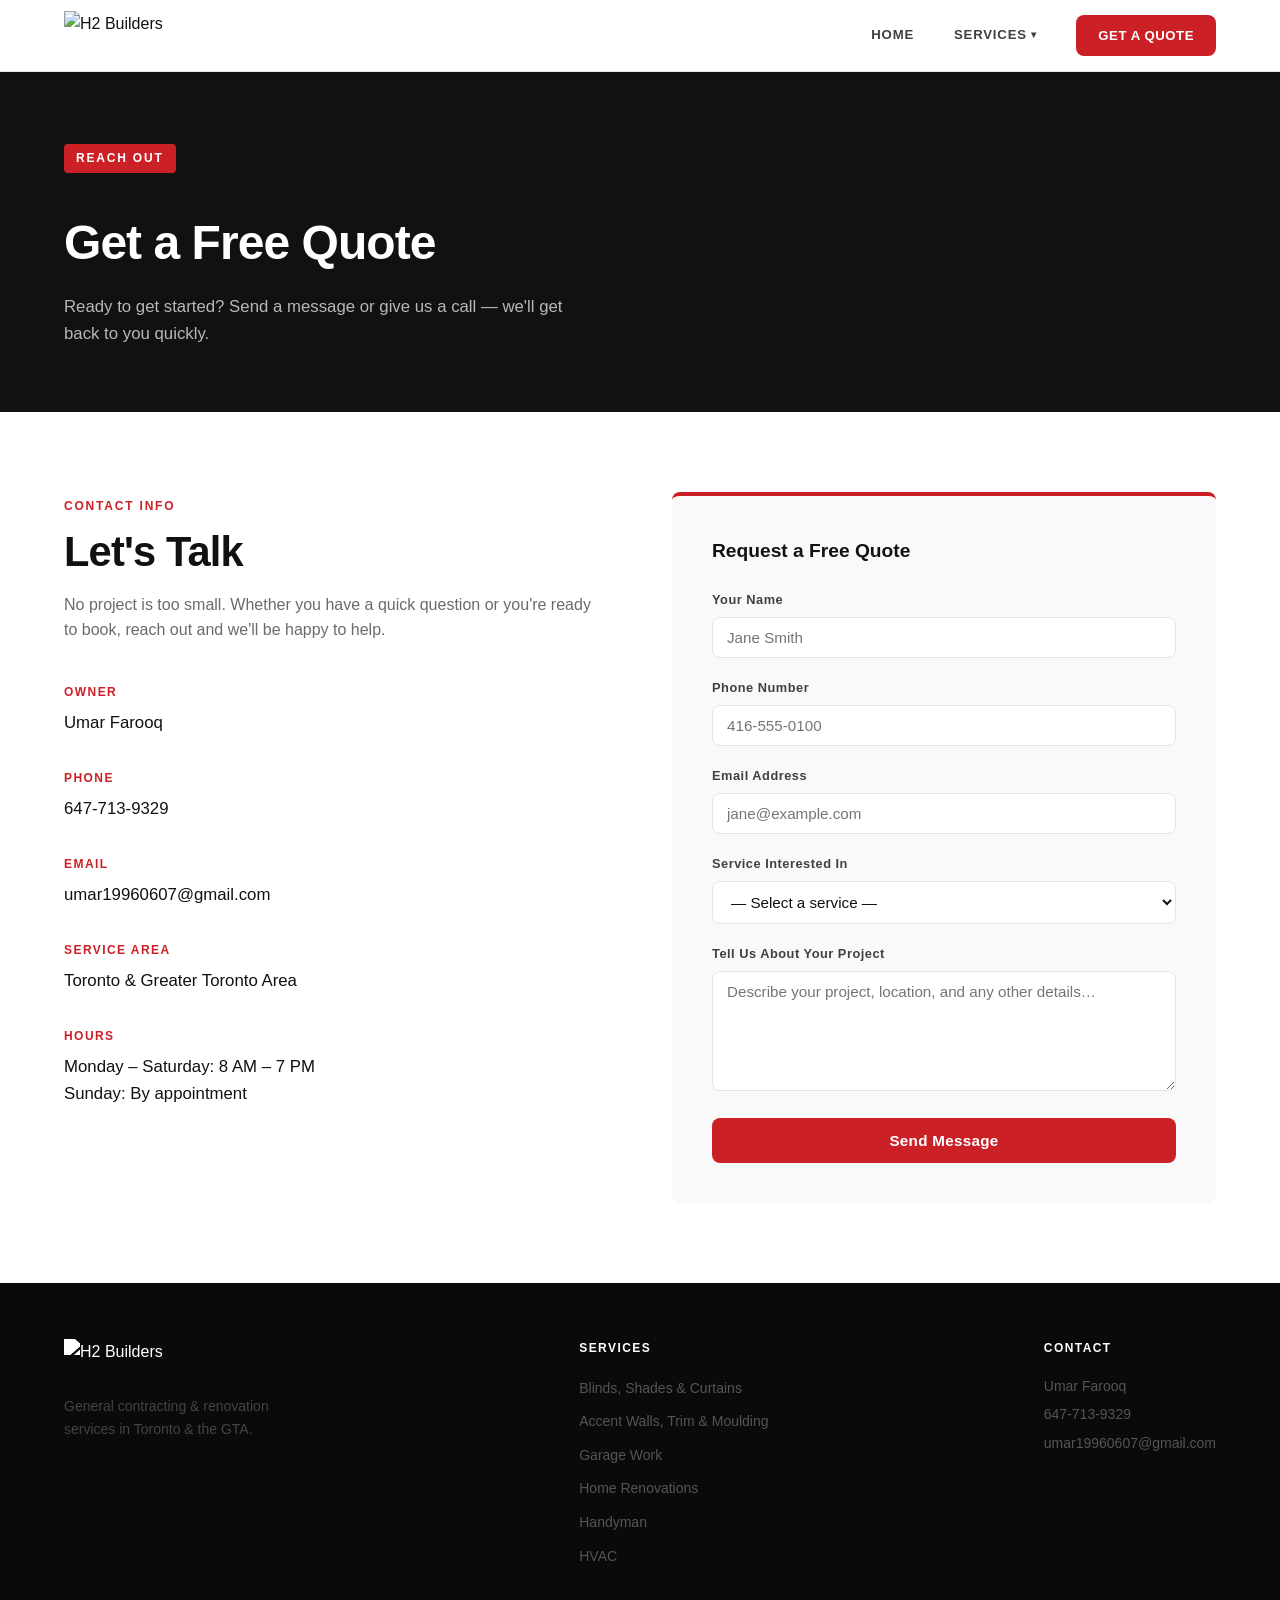
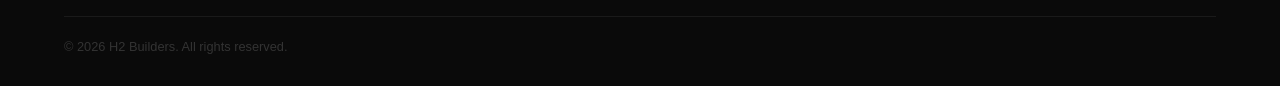
==== commit c53b6489: "changes" ====
--- a/contact.html
+++ b/contact.html
@@ -24,19 +24,18 @@
           <li><a href="services/garage.html">Garage Work</a></li>
           <li><a href="services/renovations.html">Home Renovations</a></li>
           <li><a href="services/handyman.html">Handyman</a></li>
+          <li><a href="services/hvac.html">HVAC</a></li>
         </ul>
       </li>
-      <li><a href="contact.html" class="nav-cta">Contact</a></li>
+      <li><a href="contact.html" class="nav-cta active">Get a Quote</a></li>
     </ul>
   </nav>
 
   <!-- Page header -->
-  <div style="background:var(--dark); color:var(--white); padding:64px 5% 56px;">
+  <div class="page-header">
     <span class="hero-eyebrow">Reach Out</span>
-    <h1 style="font-size:clamp(2rem,4vw,3rem); font-weight:700; margin-top:.75rem;">Get a Free Quote</h1>
-    <p style="color:#ccc; margin-top:.75rem; max-width:520px; font-size:1.05rem;">
-      Ready to get started? Send a message or give us a call — we'll get back to you quickly.
-    </p>
+    <h1>Get a Free Quote</h1>
+    <p>Ready to get started? Send a message or give us a call — we'll get back to you quickly.</p>
   </div>
 
   <!-- Contact content -->
@@ -55,22 +54,18 @@
           <h3>Owner</h3>
           <p>Umar Farooq</p>
         </div>
-
         <div class="contact-info-block">
           <h3>Phone</h3>
           <a href="tel:6477139329">647-713-9329</a>
         </div>
-
         <div class="contact-info-block">
           <h3>Email</h3>
           <a href="mailto:umar19960607@gmail.com">umar19960607@gmail.com</a>
         </div>
-
         <div class="contact-info-block">
           <h3>Service Area</h3>
           <p>Toronto &amp; Greater Toronto Area</p>
         </div>
-
         <div class="contact-info-block">
           <h3>Hours</h3>
           <p>Monday – Saturday: 8 AM – 7 PM<br />Sunday: By appointment</p>
@@ -103,6 +98,9 @@
               <option>Garage Door Painting</option>
               <option>Interior Painting</option>
               <option>General Contracting</option>
+              <option>HVAC — Air Conditioning</option>
+              <option>HVAC — Furnace</option>
+              <option>HVAC — Water Heater</option>
               <option>Other / Not Sure</option>
             </select>
           </div>
@@ -129,11 +127,12 @@
       <div class="footer-col">
         <h4>Services</h4>
         <ul>
-          <li><a href="services.html">Blinds, Shades &amp; Curtains</a></li>
-          <li><a href="services.html">Accent Walls</a></li>
-          <li><a href="services.html">Garage Shelving</a></li>
-          <li><a href="services.html">Garage Door Painting</a></li>
-          <li><a href="services.html">Interior Painting</a></li>
+          <li><a href="services/blinds.html">Blinds, Shades &amp; Curtains</a></li>
+          <li><a href="services/accent-walls.html">Accent Walls, Trim &amp; Moulding</a></li>
+          <li><a href="services/garage.html">Garage Work</a></li>
+          <li><a href="services/renovations.html">Home Renovations</a></li>
+          <li><a href="services/handyman.html">Handyman</a></li>
+          <li><a href="services/hvac.html">HVAC</a></li>
         </ul>
       </div>
       <div class="footer-col">
--- a/assets/styles.css
+++ b/assets/styles.css
@@ -1,14 +1,12 @@
-@import url('https://fonts.googleapis.com/css2?family=Inter:wght@400;500;600;700;800&display=swap');
-
 /* ── Variables ─────────────────────────────────────────── */
 :root {
-  --red:    #C41E24;
-  --dark:   #0F172A;
-  --gray:   #64748B;
-  --light:  #F8FAFC;
+  --red:    #CC2027;
+  --dark:   #111111;
+  --gray:   #6B6B6B;
+  --light:  #F9F9F9;
   --white:  #FFFFFF;
-  --border: #E2E8F0;
-  --font:   'Inter', -apple-system, BlinkMacSystemFont, 'Segoe UI', sans-serif;
+  --border: #E5E5E5;
+  --font:   'Helvetica Neue', Helvetica, Arial, sans-serif;
   --radius: 8px;
 }
 
@@ -60,7 +58,7 @@
 }
 
 .nav-links a {
-  color: #374151;
+  color: #404040;
   font-size: .825rem;
   font-weight: 600;
   letter-spacing: .06em;
@@ -85,7 +83,7 @@
   transition: background .2s !important;
   letter-spacing: .04em !important;
 }
-.nav-cta:hover { background: #a8181d !important; opacity: 1 !important; }
+.nav-cta:hover { background: #a81920 !important; opacity: 1 !important; }
 
 /* ── Nav dropdown ───────────────────────────────────────── */
 .nav-dropdown { position: relative; }
@@ -113,7 +111,7 @@
 .nav-dropdown-menu li a {
   display: block;
   padding: 10px 18px;
-  color: #374151;
+  color: #404040;
   font-size: .825rem;
   font-weight: 600;
   letter-spacing: .03em;
@@ -129,16 +127,78 @@
 
 /* ── Hero ──────────────────────────────────────────────── */
 .hero {
-  background: linear-gradient(140deg, #0F172A 0%, #1a2744 60%, #162036 100%);
-  color: var(--white);
-  padding: 110px 5% 100px;
+  background:
+    linear-gradient(rgba(0,0,0,.82), rgba(0,0,0,.78)),
+    url('https://images.unsplash.com/photo-1560448204-e02f11c3d0e2?w=1600&q=80&auto=format&fit=crop') center/cover no-repeat;
+  color: var(--white);
+  padding: 120px 5% 110px;
   display: flex;
   align-items: center;
   gap: 4rem;
-  min-height: 520px;
-}
-
-.hero-text { flex: 1; max-width: 620px; }
+  min-height: 560px;
+}
+
+.hero-text { flex: 1; min-width: 0; }
+
+.hero-card {
+  width: 240px;
+  flex-shrink: 0;
+  background: var(--white);
+  border-radius: var(--radius);
+  border-top: 3px solid var(--red);
+  padding: 1.5rem;
+  align-self: flex-start;
+  margin-top: 2rem;
+}
+
+.hero-card-label {
+  font-size: .65rem;
+  font-weight: 700;
+  letter-spacing: .14em;
+  text-transform: uppercase;
+  color: var(--gray);
+  margin-bottom: .75rem;
+}
+
+.hero-card-name {
+  font-size: 1rem;
+  font-weight: 700;
+  color: var(--dark);
+  margin-bottom: 1rem;
+}
+
+.hero-card-row {
+  display: flex;
+  align-items: center;
+  gap: .5rem;
+  margin-bottom: .65rem;
+}
+
+.hero-card-row svg {
+  width: 15px;
+  height: 15px;
+  flex-shrink: 0;
+  color: var(--red);
+}
+
+.hero-card-row a {
+  font-size: .85rem;
+  color: var(--dark);
+  word-break: break-all;
+}
+.hero-card-row a:hover { color: var(--red); }
+
+.hero-card .btn-red {
+  display: block;
+  text-align: center;
+  margin-top: 1.25rem;
+  padding: 10px 16px;
+  font-size: .85rem;
+}
+
+@media (max-width: 900px) {
+  .hero-card { display: none; }
+}
 
 .hero-eyebrow {
   display: inline-block;
@@ -154,9 +214,9 @@
 }
 
 .hero h1 {
-  font-size: clamp(2.4rem, 5vw, 3.6rem);
-  font-weight: 800;
-  line-height: 1.1;
+  font-size: clamp(2.4rem, 5vw, 3.8rem);
+  font-weight: 700;
+  line-height: 1.08;
   letter-spacing: -.02em;
   margin-bottom: 1.25rem;
 }
@@ -165,7 +225,7 @@
 
 .hero p {
   font-size: 1.1rem;
-  color: #94A3B8;
+  color: rgba(255,255,255,.75);
   margin-bottom: 2rem;
   max-width: 480px;
   line-height: 1.7;
@@ -186,14 +246,73 @@
 
 .hero-trust span {
   font-size: .8rem;
-  color: #64748B;
+  color: rgba(255,255,255,.5);
   font-weight: 500;
 }
 
-.hero-trust span::before {
-  content: '✓ ';
-  color: #4ADE80;
-  font-weight: 700;
+/* ── Services + contact sidebar layout ─────────────────── */
+.services-contact-layout {
+  display: flex;
+  gap: 3rem;
+  align-items: flex-start;
+}
+
+.services-main { flex: 1; min-width: 0; }
+
+.contact-sidebar {
+  width: 260px;
+  flex-shrink: 0;
+  background: var(--light);
+  border-radius: var(--radius);
+  border-top: 3px solid var(--red);
+  padding: 1.75rem;
+  position: sticky;
+  top: 90px;
+}
+
+.contact-sidebar h3 {
+  font-size: .7rem;
+  font-weight: 700;
+  letter-spacing: .14em;
+  text-transform: uppercase;
+  color: var(--gray);
+  margin-bottom: 1rem;
+}
+
+.contact-sidebar-name {
+  font-size: 1.05rem;
+  font-weight: 700;
+  color: var(--dark);
+  margin-bottom: 1.25rem;
+}
+
+.contact-sidebar-row {
+  display: flex;
+  align-items: flex-start;
+  gap: .6rem;
+  margin-bottom: .85rem;
+}
+
+.contact-sidebar-row svg {
+  width: 17px;
+  height: 17px;
+  flex-shrink: 0;
+  margin-top: 2px;
+  color: var(--red);
+}
+
+.contact-sidebar-row a,
+.contact-sidebar-row span {
+  font-size: .9rem;
+  color: var(--dark);
+  word-break: break-all;
+}
+
+.contact-sidebar-row a:hover { color: var(--red); }
+
+@media (max-width: 900px) {
+  .services-contact-layout { flex-direction: column; }
+  .contact-sidebar { width: 100%; position: static; }
 }
 
 .btn {
@@ -213,11 +332,11 @@
 .btn-outline {
   background: transparent;
   color: var(--white);
-  border: 1.5px solid rgba(255,255,255,.35);
+  border: 1.5px solid rgba(255,255,255,.4);
 }
 .btn-outline:hover {
-  border-color: rgba(255,255,255,.65);
-  background: rgba(255,255,255,.06);
+  border-color: rgba(255,255,255,.7);
+  background: rgba(255,255,255,.08);
   opacity: 1;
 }
 
@@ -236,7 +355,7 @@
 
 .section-title {
   font-size: clamp(1.8rem, 3.5vw, 2.6rem);
-  font-weight: 800;
+  font-weight: 700;
   line-height: 1.15;
   letter-spacing: -.02em;
   margin-bottom: 1rem;
@@ -249,6 +368,31 @@
   margin-bottom: 3rem;
 }
 
+/* ── Work / photo grid ─────────────────────────────────── */
+.work-grid {
+  display: grid;
+  grid-template-columns: repeat(4, 1fr);
+  gap: .75rem;
+}
+
+.work-grid img {
+  width: 100%;
+  height: 260px;
+  object-fit: cover;
+  border-radius: var(--radius);
+  display: block;
+  transition: opacity .25s, transform .25s;
+}
+.work-grid img:hover { opacity: .9; transform: scale(1.01); }
+
+@media (max-width: 900px) {
+  .work-grid { grid-template-columns: repeat(2, 1fr); }
+}
+@media (max-width: 520px) {
+  .work-grid { grid-template-columns: 1fr 1fr; }
+  .work-grid img { height: 180px; }
+}
+
 /* ── Services grid ─────────────────────────────────────── */
 .services-grid {
   display: grid;
@@ -296,17 +440,18 @@
 }
 
 .category-card .cat-icon {
-  font-size: 1.5rem;
   background: #FEF2F2;
   border-radius: 10px;
-  width: 48px;
-  height: 48px;
+  width: 44px;
+  height: 44px;
   display: flex;
   align-items: center;
   justify-content: center;
   margin-bottom: 1.25rem;
   flex-shrink: 0;
-}
+  color: var(--red);
+}
+.category-card .cat-icon svg { width: 22px; height: 22px; }
 
 .category-card h3 { font-size: 1rem; font-weight: 700; margin-bottom: .5rem; }
 .category-card p  { font-size: .875rem; color: var(--gray); flex: 1; margin-bottom: 1.25rem; line-height: 1.6; }
@@ -316,6 +461,40 @@
   color: var(--red);
 }
 .category-card .cat-link::after { content: ' →'; }
+
+/* ── Page header (services, contact, sub-pages) ─────────── */
+.page-header {
+  position: relative;
+  background: var(--dark);
+  color: var(--white);
+  padding: 72px 5% 64px;
+  overflow: hidden;
+}
+
+.page-header.has-bg {
+  background-size: cover;
+  background-position: center;
+}
+.page-header.has-bg::before {
+  content: '';
+  position: absolute;
+  inset: 0;
+  background: rgba(0,0,0,.72);
+}
+.page-header.has-bg > * { position: relative; }
+
+.page-header h1 {
+  font-size: clamp(2rem, 4vw, 3rem);
+  font-weight: 700;
+  letter-spacing: -.02em;
+  margin-top: .75rem;
+}
+.page-header p {
+  color: rgba(255,255,255,.7);
+  margin-top: .75rem;
+  max-width: 520px;
+  font-size: 1.05rem;
+}
 
 /* ── Service sub-page ───────────────────────────────────── */
 .breadcrumb {
@@ -390,8 +569,7 @@
 
 .why-item { text-align: center; }
 .why-item .icon {
-  font-size: 1.4rem;
-  background: rgba(255,255,255,.08);
+  background: rgba(255,255,255,.07);
   border-radius: 12px;
   width: 54px;
   height: 54px;
@@ -399,9 +577,11 @@
   align-items: center;
   justify-content: center;
   margin: 0 auto .75rem;
-}
-.why-item h3 { font-size: .95rem; font-weight: 700; margin-bottom: .4rem; }
-.why-item p  { font-size: .875rem; color: #94A3B8; }
+  color: var(--white);
+}
+.why-item .icon svg { width: 22px; height: 22px; }
+.why-item h3 { font-size: .95rem; font-weight: 700; margin-bottom: .4rem; letter-spacing: .01em; }
+.why-item p  { font-size: .875rem; color: rgba(255,255,255,.5); }
 
 /* ── CTA banner ────────────────────────────────────────── */
 .cta-banner {
@@ -410,7 +590,7 @@
   text-align: center;
   padding: 72px 5%;
 }
-.cta-banner h2 { font-size: clamp(1.6rem, 3vw, 2.4rem); font-weight: 800; letter-spacing: -.02em; margin-bottom: .75rem; }
+.cta-banner h2 { font-size: clamp(1.6rem, 3vw, 2.4rem); font-weight: 700; letter-spacing: -.02em; margin-bottom: .75rem; }
 .cta-banner p  { font-size: 1.05rem; margin-bottom: 2rem; opacity: .9; }
 
 /* ── Contact page ──────────────────────────────────────── */
@@ -451,7 +631,7 @@
   font-weight: 600;
   letter-spacing: .04em;
   margin-bottom: .4rem;
-  color: #374151;
+  color: #404040;
 }
 .form-group input,
 .form-group textarea,
@@ -511,8 +691,8 @@
 
 /* ── Footer ────────────────────────────────────────────── */
 footer {
-  background: #070D1A;
-  color: #94A3B8;
+  background: #0A0A0A;
+  color: #888;
   padding: 56px 5% 28px;
 }
 
@@ -526,7 +706,7 @@
 }
 
 .footer-logo { height: 44px; width: auto; filter: brightness(0) invert(1); margin-bottom: .75rem; }
-.footer-tagline { font-size: .875rem; color: #475569; max-width: 240px; line-height: 1.6; }
+.footer-tagline { font-size: .875rem; color: #444; max-width: 240px; line-height: 1.6; }
 
 .footer-col h4 {
   color: var(--white);
@@ -537,17 +717,17 @@
   margin-bottom: 1rem;
 }
 .footer-col ul li { margin-bottom: .5rem; }
-.footer-col ul li a { font-size: .875rem; color: #64748B; transition: color .2s; }
+.footer-col ul li a { font-size: .875rem; color: #555; transition: color .2s; }
 .footer-col ul li a:hover { color: var(--white); }
-.footer-col p { font-size: .875rem; color: #64748B; margin-bottom: .4rem; }
-
-.footer-divider { border: none; border-top: 1px solid #1E293B; margin-bottom: 1.25rem; }
+.footer-col p { font-size: .875rem; color: #555; margin-bottom: .4rem; }
+
+.footer-divider { border: none; border-top: 1px solid #1a1a1a; margin-bottom: 1.25rem; }
 .footer-bottom { display: flex; justify-content: space-between; align-items: center; flex-wrap: wrap; gap: .5rem; }
-.footer-bottom p { font-size: .8rem; color: #334155; }
+.footer-bottom p { font-size: .8rem; color: #333; }
 
 /* ── Responsive ────────────────────────────────────────── */
 @media (max-width: 768px) {
-  .hero { flex-direction: column; padding: 64px 5% 56px; gap: 2.5rem; }
+  .hero { flex-direction: column; padding: 72px 5% 64px; }
   .contact-section { grid-template-columns: 1fr; }
   .nav-links { gap: 1.25rem; }
   .footer-inner { flex-direction: column; }
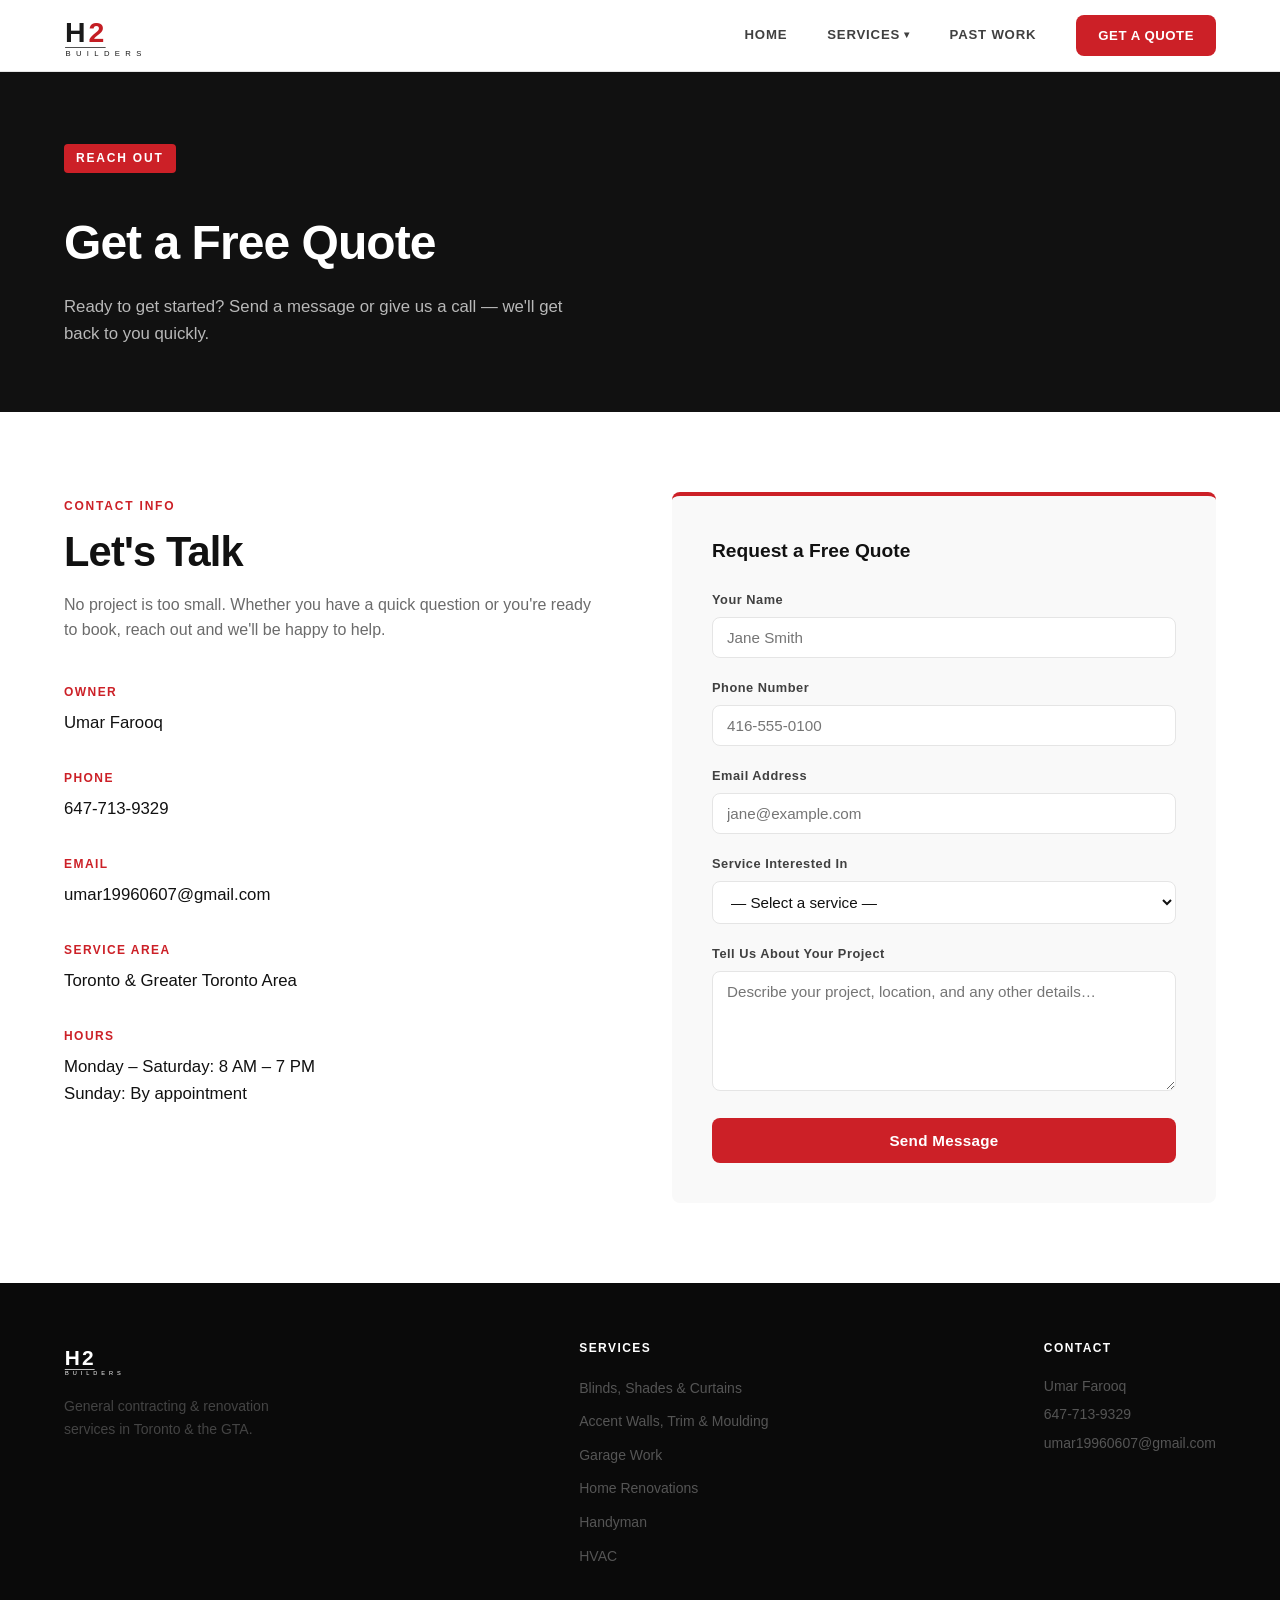
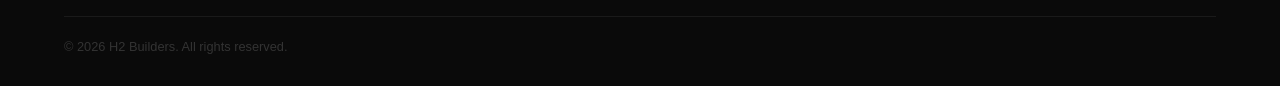
==== commit 8b0da54e: "Add Past Work portfolio page and update site-wide nav New past-work.html showcases completed jobs gr" ====
--- a/contact.html
+++ b/contact.html
@@ -27,6 +27,7 @@
           <li><a href="services/hvac.html">HVAC</a></li>
         </ul>
       </li>
+      <li><a href="past-work.html">Past Work</a></li>
       <li><a href="contact.html" class="nav-cta active">Get a Quote</a></li>
     </ul>
   </nav>
--- a/assets/styles.css
+++ b/assets/styles.css
@@ -40,7 +40,7 @@
 }
 
 .nav-logo {
-  height: 50px;
+  height: 60px;
   width: auto;
 }
 
@@ -140,6 +140,7 @@
 
 .hero-text { flex: 1; min-width: 0; }
 
+
 .hero-card {
   width: 240px;
   flex-shrink: 0;
@@ -147,8 +148,7 @@
   border-radius: var(--radius);
   border-top: 3px solid var(--red);
   padding: 1.5rem;
-  align-self: flex-start;
-  margin-top: 2rem;
+  align-self: center;
 }
 
 .hero-card-label {
@@ -187,6 +187,15 @@
   word-break: break-all;
 }
 .hero-card-row a:hover { color: var(--red); }
+
+.hero .hero-card p {
+  color: var(--dark) !important;
+  font-size: inherit;
+  margin-bottom: 0;
+  max-width: none;
+  line-height: inherit;
+  opacity: 1;
+}
 
 .hero-card .btn-red {
   display: block;
@@ -244,10 +253,16 @@
   flex-wrap: wrap;
 }
 
-.hero-trust span {
+.hero-trust span,
+.hero-trust a {
   font-size: .8rem;
-  color: rgba(255,255,255,.5);
+  color: rgba(255,255,255,.6);
   font-weight: 500;
+  text-decoration: none;
+  transition: color .2s;
+}
+.hero-trust a:hover {
+  color: var(--white);
 }
 
 /* ── Services + contact sidebar layout ─────────────────── */
@@ -426,6 +441,7 @@
   padding: 2rem 1.75rem;
   border: 1.5px solid var(--border);
   border-top: 3px solid var(--red);
+  overflow: hidden;
   display: flex;
   flex-direction: column;
   text-decoration: none;
@@ -438,6 +454,17 @@
   border-color: transparent;
   border-top-color: var(--red);
 }
+
+.category-card .cat-img {
+  width: calc(100% + 3.5rem);
+  margin: -2rem -1.75rem 1.25rem;
+  height: 180px;
+  object-fit: cover;
+  border-radius: var(--radius) var(--radius) 0 0;
+  display: block;
+  transition: transform .3s ease;
+}
+.category-card:hover .cat-img { transform: scale(1.03); }
 
 .category-card .cat-icon {
   background: #FEF2F2;
